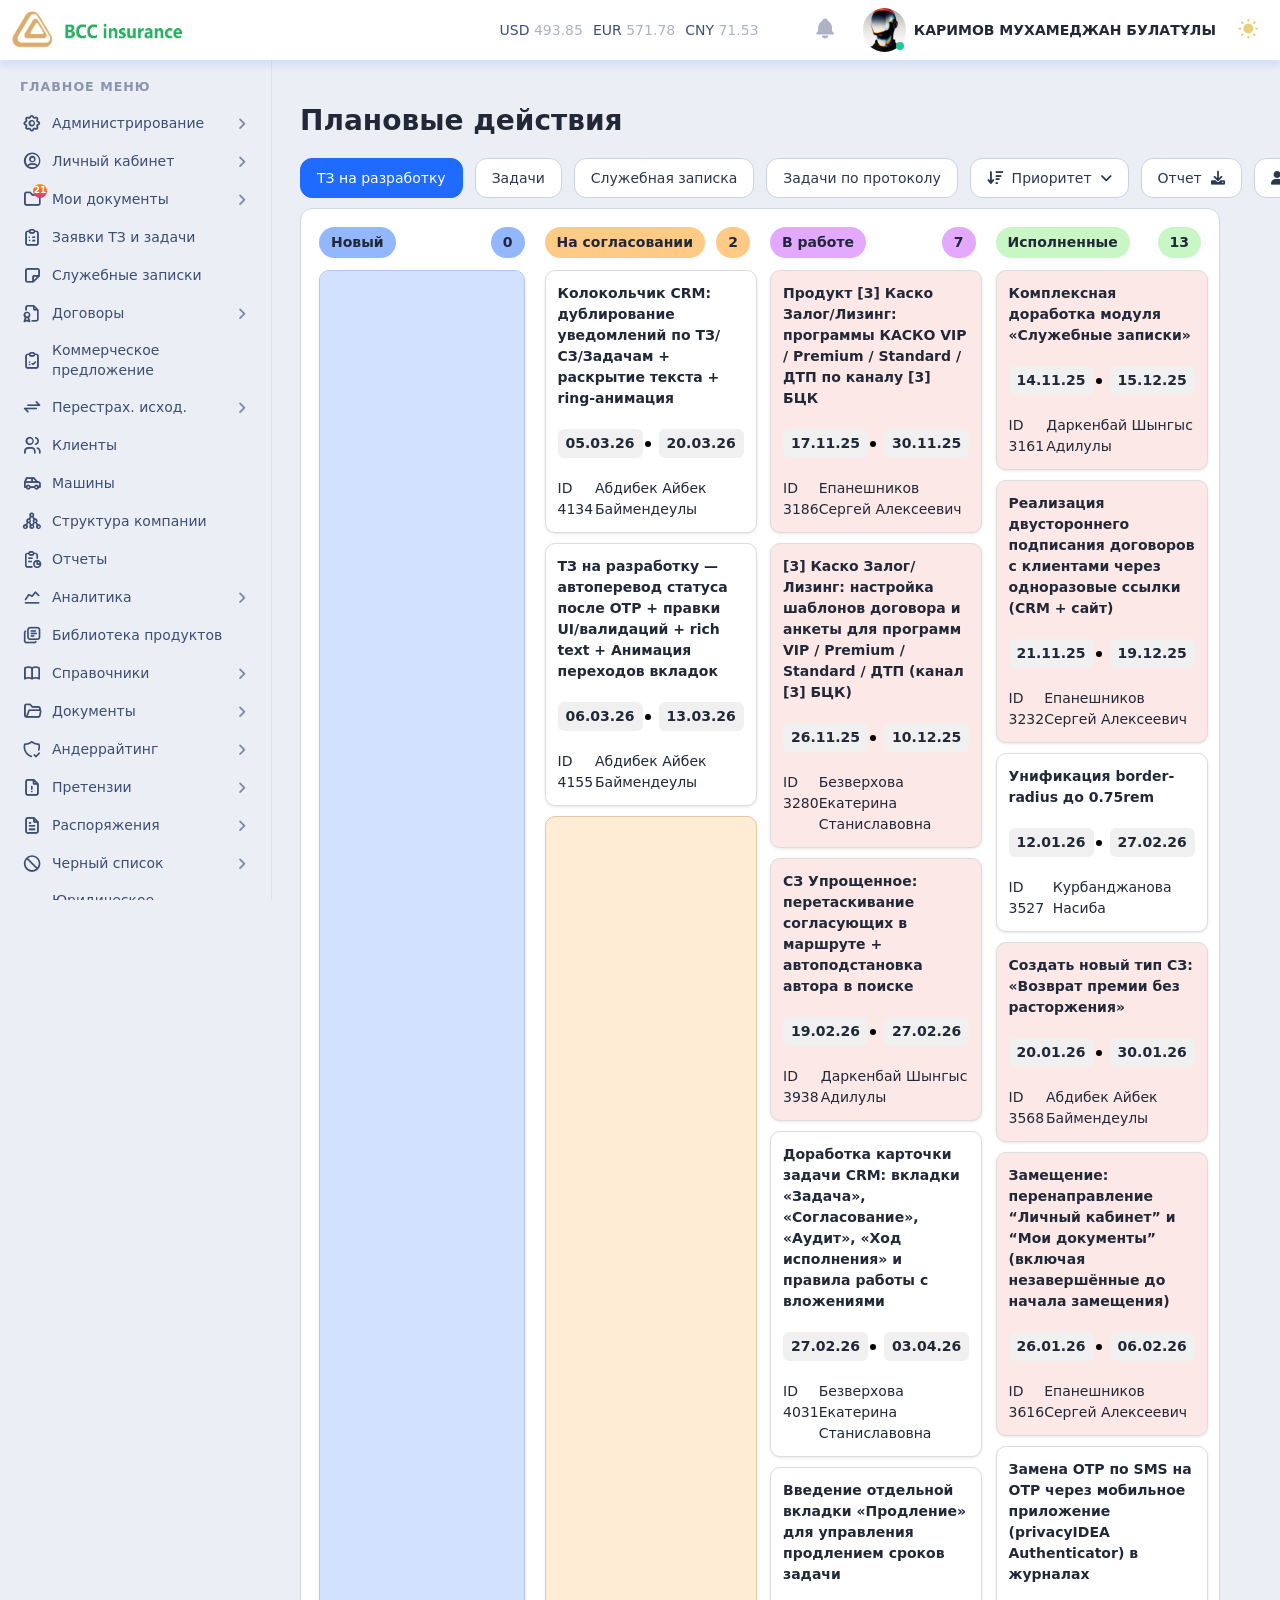
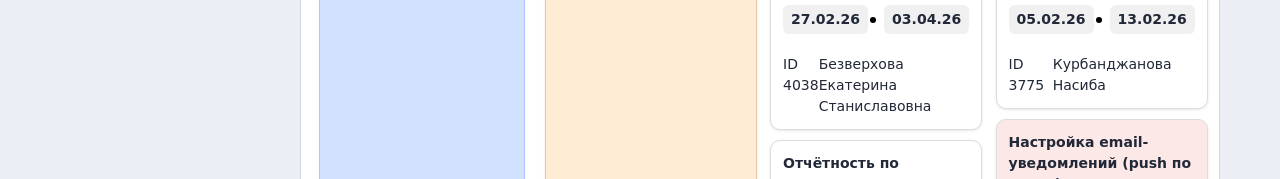
==== index.html @ 46a75fe8 "Перенести кнопку сворачивания рядом" ====
<!doctype html>
<html lang="ru">
<head>
  <meta charset="utf-8">
  <meta http-equiv="refresh" content="0; url=./%D0%93%D0%BB%D0%B0%D0%B2%D0%BD%D0%B0%D1%8F%20%D1%81%D1%82%D1%80%D0%B0%D0%BD%D0%B8%D1%86%D0%B0.html">
  <title>BCC Insurance</title>
</head>
<body>
</body>
</html>
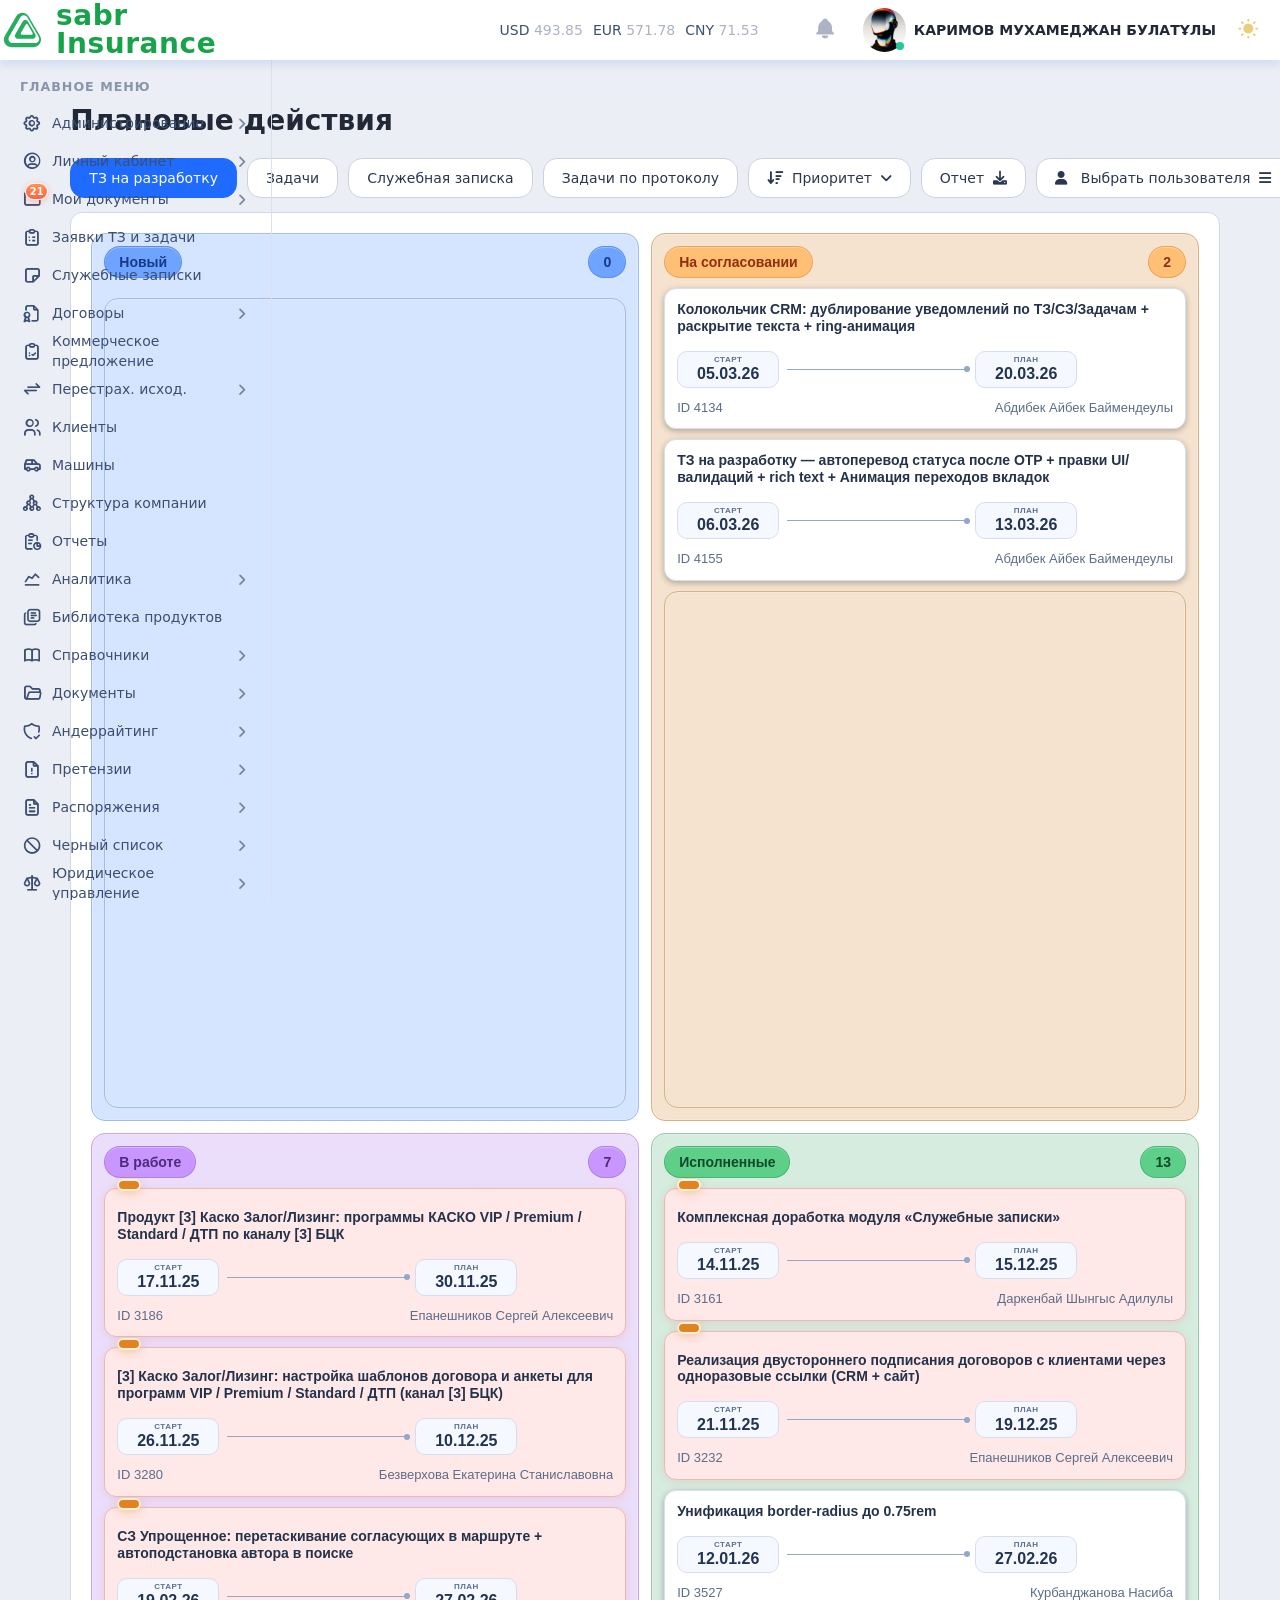
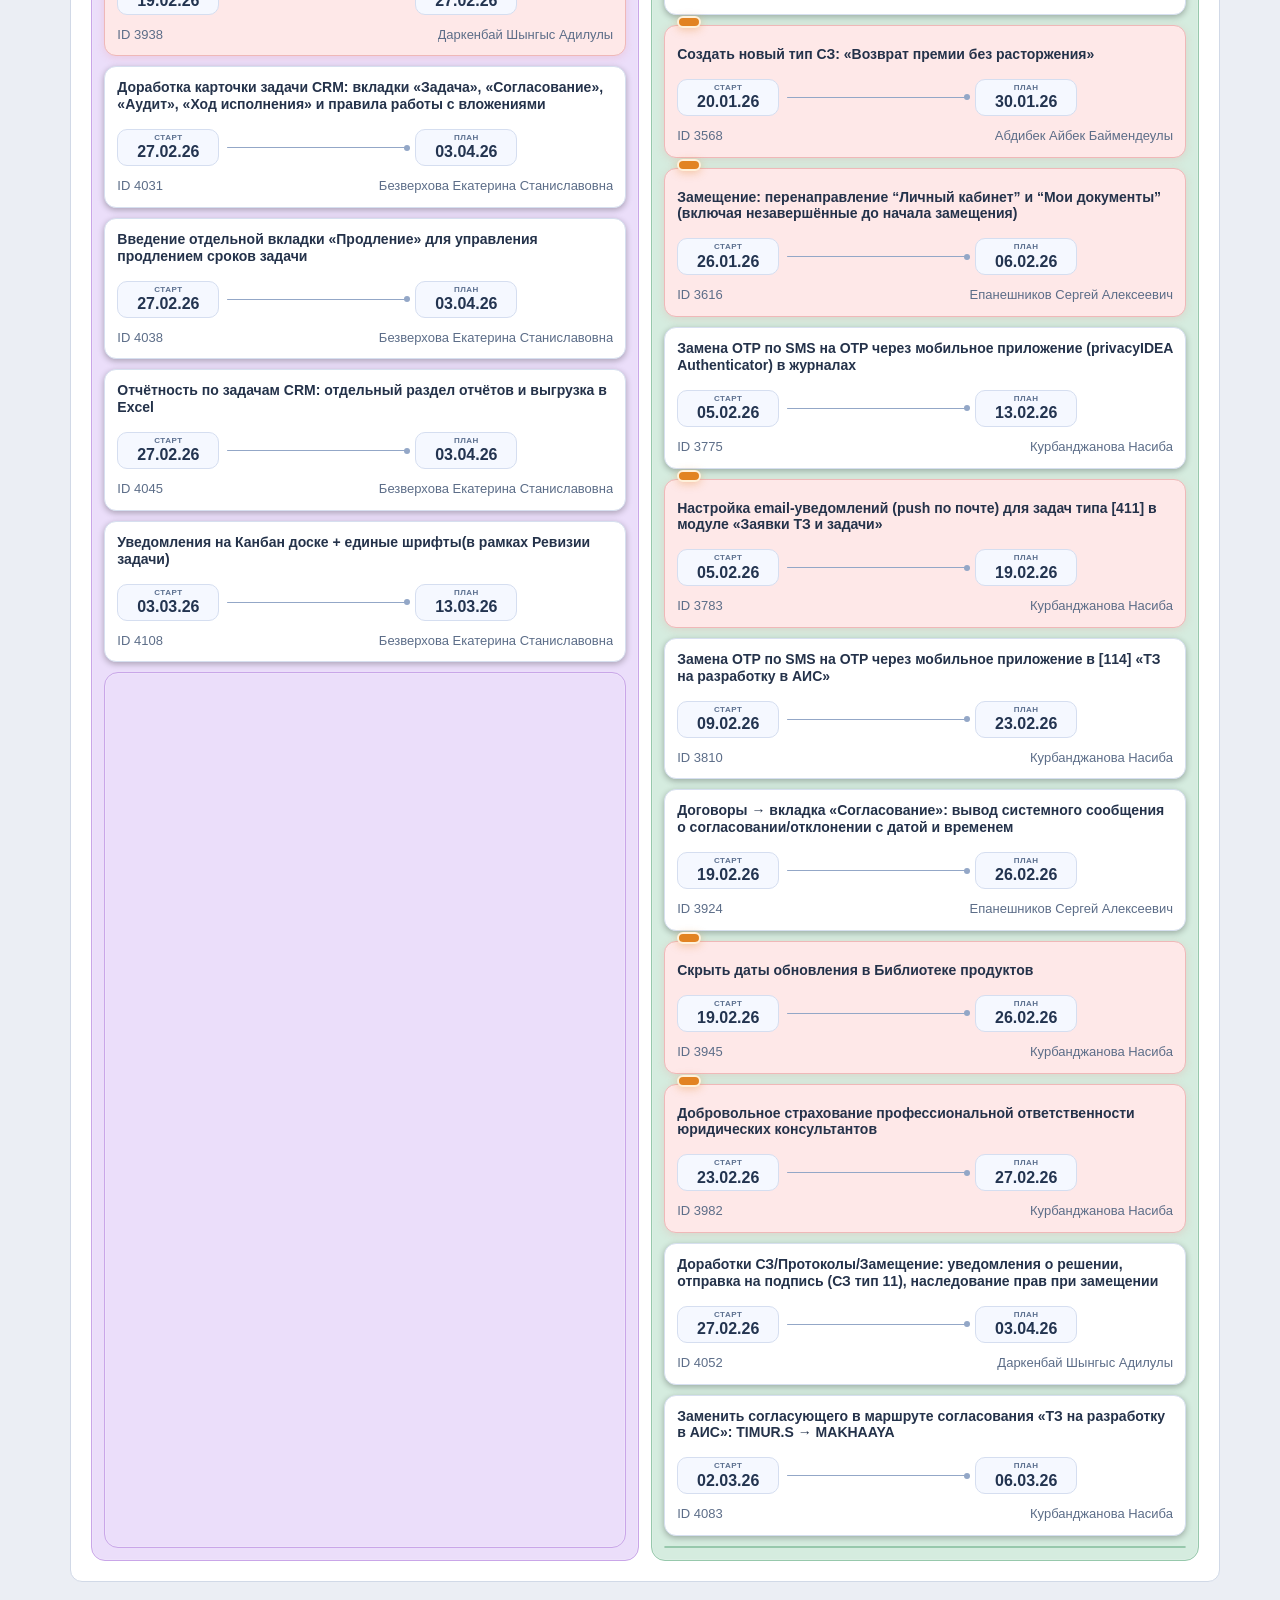
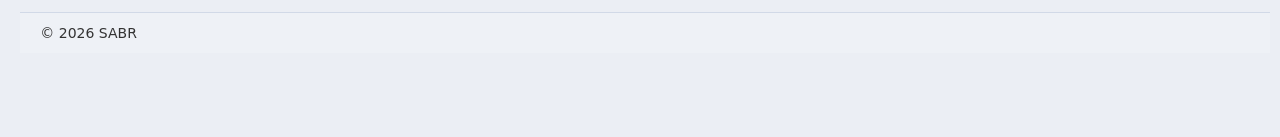
==== commit 3656eff0: "Применить правила шрифтов Segoe UI" ====
--- a/index.html
+++ b/index.html
@@ -4,6 +4,11 @@
   <meta charset="utf-8">
   <meta http-equiv="refresh" content="0; url=./%D0%93%D0%BB%D0%B0%D0%B2%D0%BD%D0%B0%D1%8F%20%D1%81%D1%82%D1%80%D0%B0%D0%BD%D0%B8%D1%86%D0%B0.html">
   <title>BCC Insurance</title>
+  <style>
+    body {
+      font-family: system-ui, -apple-system, "Segoe UI Variable Text", "Segoe UI Variable", "Segoe UI", Roboto, "Helvetica Neue", Arial, sans-serif;
+    }
+  </style>
 </head>
 <body>
 </body>
